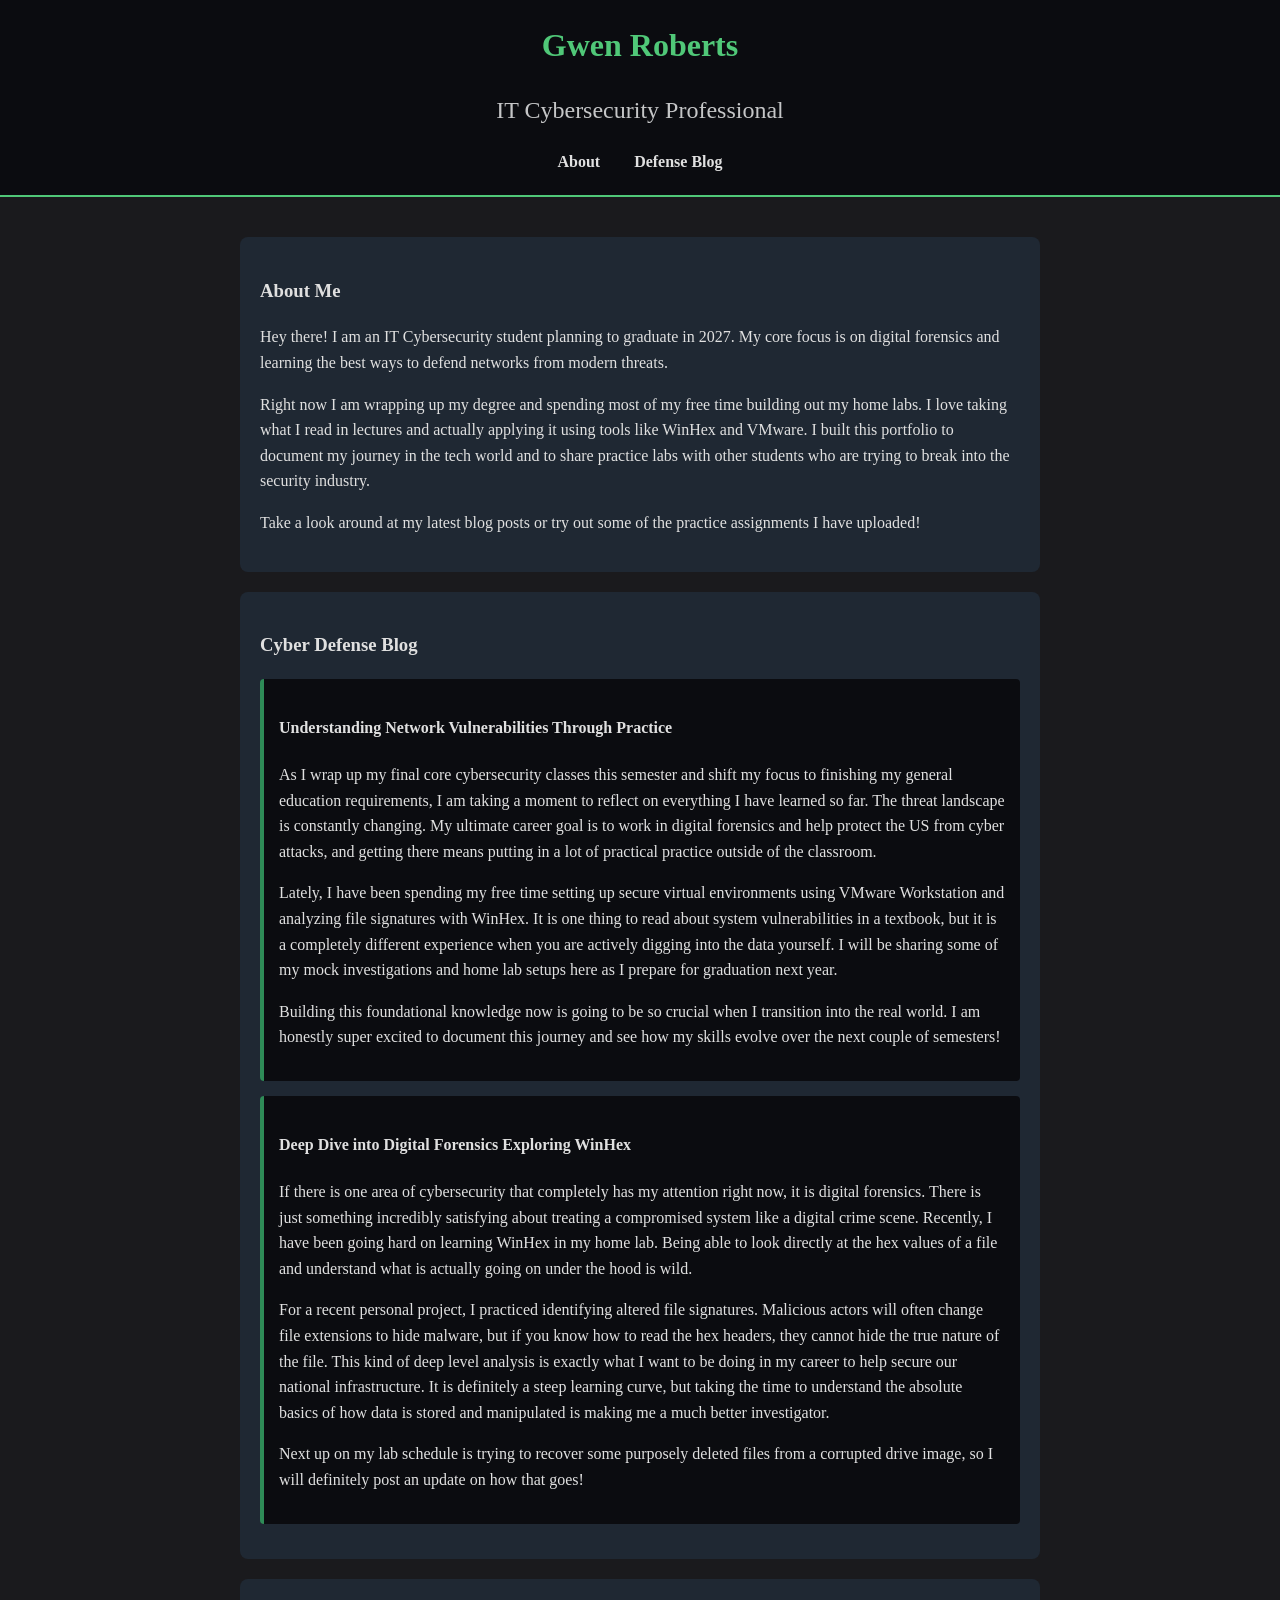
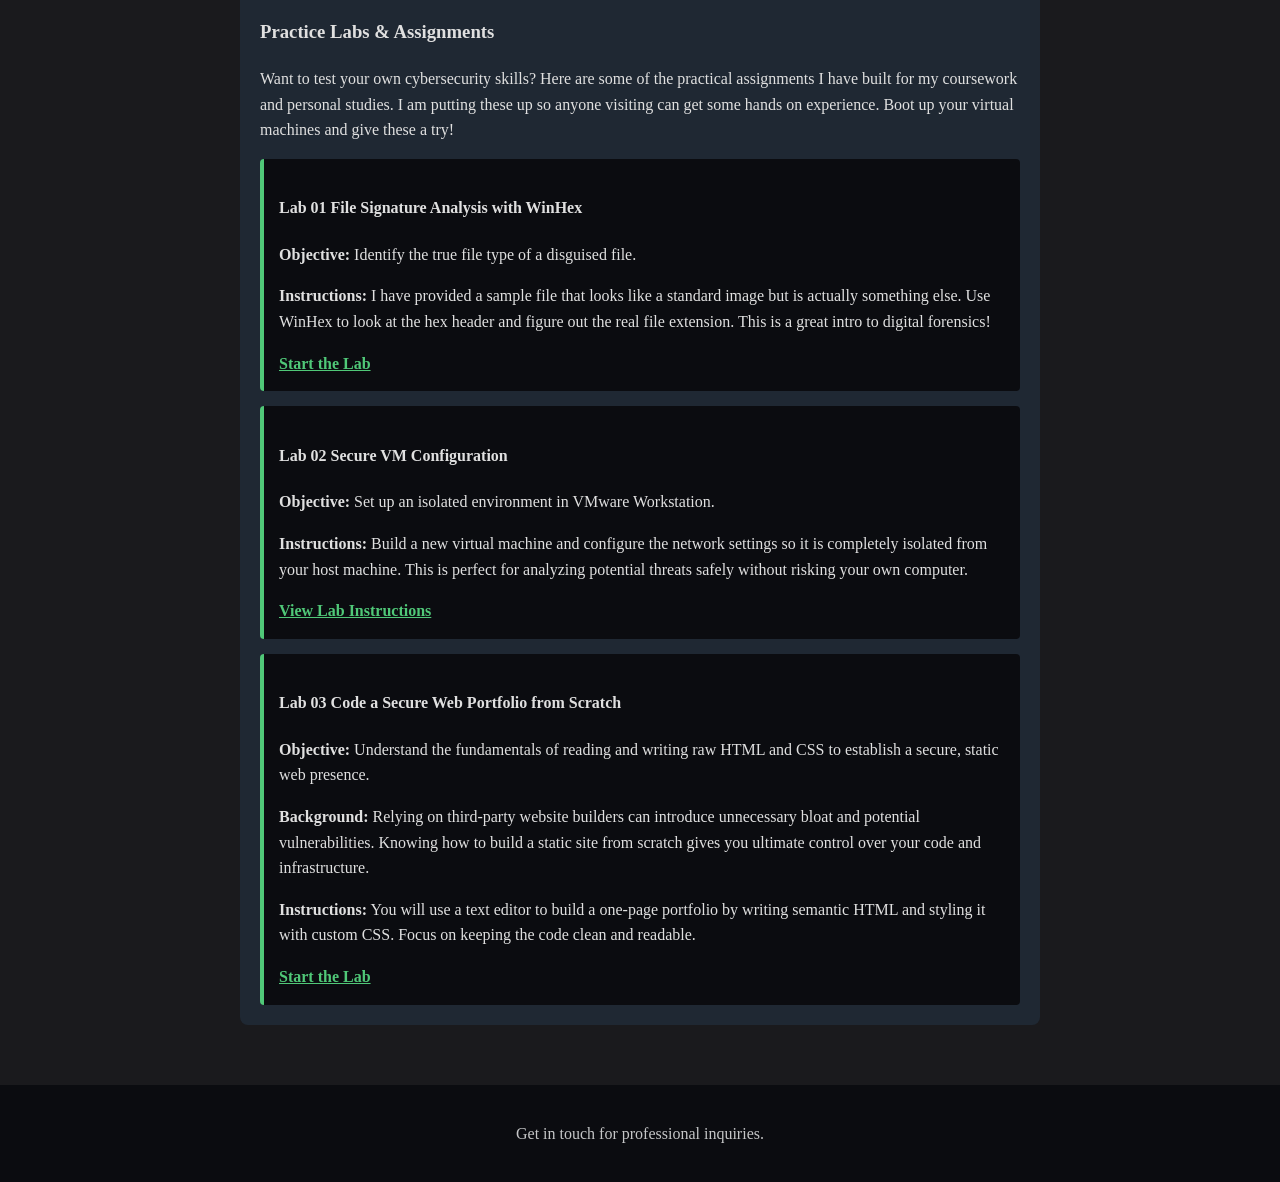
==== index.html @ 9d450125 "Add files via upload Initial portfolio upload" ====
<html>
<head>
  <title>Gwen Roberts | Cybersecurity Portfolio</title>
  <style>
    body {
      background-color: #1a1a1d;
      color: #e0e0e0;
      font-family: 'Segoe UI', Tahoma, Geneva, Verdana, sans serif;
      margin: 0;
      padding: 0;
      line-height: 1.6;
    }

    .mainHeader {
      background-color: #0b0c10;
      padding: 20px;
      text-align: center;
      border-bottom: 2px solid #50c878;
    }

    .mainHeader h1 {
      color: #50c878;
      margin: 0;
    }

    .mainHeader h2 {
      color: #c5c6c7;
      font-weight: 300;
    }

    .navMenu a {
      color: #e0e0e0;
      text-decoration: none;
      margin: 0 15px;
      font-weight: bold;
    }

    .navMenu a:hover {
      color: #2e8b57;
    }

    main {
      padding: 40px 20px;
      max-width: 800px;
      margin: auto;
    }

    .aboutSection, .blogSection, .homeworkSection {
      background-color: #1f2833;
      padding: 20px;
      margin-bottom: 20px;
      border-radius: 8px;
    }

    .post {
      background-color: #0b0c10;
      padding: 15px;
      border-left: 4px solid #2e8b57;
      border-radius: 4px;
      margin-bottom: 15px;
    }

    .assignmentCard {
      background-color: #0b0c10;
      padding: 15px;
      margin-top: 15px;
      border-left: 4px solid #50c878;
      border-radius: 4px;
    }

    .assignmentCard a {
      color: #50c878;
      text-decoration: underline;
      font-weight: bold;
    }

    .siteFooter {
      text-align: center;
      padding: 20px;
      background-color: #0b0c10;
      color: #c5c6c7;
    }
  </style>
</head>
<body>
  <header class="mainHeader">
    <h1>Gwen Roberts</h1>
    <h2>IT Cybersecurity Professional</h2>
    <nav class="navMenu">
      <a href="#about">About</a>
      <a href="#blog">Defense Blog</a>
    </nav>
  </header>

  <main>
    <section id="about" class="aboutSection">
      <h3>About Me</h3>
      <p>Hey there! I am an IT Cybersecurity student planning to graduate in 2027. My core focus is on digital forensics and learning the best ways to defend networks from modern threats.</p>
      <p>Right now I am wrapping up my degree and spending most of my free time building out my home labs. I love taking what I read in lectures and actually applying it using tools like WinHex and VMware. I built this portfolio to document my journey in the tech world and to share practice labs with other students who are trying to break into the security industry.</p>
      <p>Take a look around at my latest blog posts or try out some of the practice assignments I have uploaded!</p>
    </section>

    <section id="blog" class="blogSection">
      <h3>Cyber Defense Blog</h3>
      <article class="post">
        <h4>Understanding Network Vulnerabilities Through Practice</h4>
        <p>As I wrap up my final core cybersecurity classes this semester and shift my focus to finishing my general education requirements, I am taking a moment to reflect on everything I have learned so far. The threat landscape is constantly changing. My ultimate career goal is to work in digital forensics and help protect the US from cyber attacks, and getting there means putting in a lot of practical practice outside of the classroom.</p>
        <p>Lately, I have been spending my free time setting up secure virtual environments using VMware Workstation and analyzing file signatures with WinHex. It is one thing to read about system vulnerabilities in a textbook, but it is a completely different experience when you are actively digging into the data yourself. I will be sharing some of my mock investigations and home lab setups here as I prepare for graduation next year.</p>
        <p>Building this foundational knowledge now is going to be so crucial when I transition into the real world. I am honestly super excited to document this journey and see how my skills evolve over the next couple of semesters!</p>
      </article>

      <article class="post">
        <h4>Deep Dive into Digital Forensics Exploring WinHex</h4>
        <p>If there is one area of cybersecurity that completely has my attention right now, it is digital forensics. There is just something incredibly satisfying about treating a compromised system like a digital crime scene. Recently, I have been going hard on learning WinHex in my home lab. Being able to look directly at the hex values of a file and understand what is actually going on under the hood is wild.</p>
        <p>For a recent personal project, I practiced identifying altered file signatures. Malicious actors will often change file extensions to hide malware, but if you know how to read the hex headers, they cannot hide the true nature of the file. This kind of deep level analysis is exactly what I want to be doing in my career to help secure our national infrastructure. It is definitely a steep learning curve, but taking the time to understand the absolute basics of how data is stored and manipulated is making me a much better investigator.</p>
        <p>Next up on my lab schedule is trying to recover some purposely deleted files from a corrupted drive image, so I will definitely post an update on how that goes!</p>
      </article>
    </section>

    <section id="practiceLabs" class="homeworkSection">
      <h3>Practice Labs & Assignments</h3>
      <p>Want to test your own cybersecurity skills? Here are some of the practical assignments I have built for my coursework and personal studies. I am putting these up so anyone visiting can get some hands on experience. Boot up your virtual machines and give these a try!</p>

      <div class="assignmentCard">
        <h4>Lab 01 File Signature Analysis with WinHex</h4>
        <p><strong>Objective:</strong> Identify the true file type of a disguised file.</p>
        <p><strong>Instructions:</strong> I have provided a sample file that looks like a standard image but is actually something else. Use WinHex to look at the hex header and figure out the real file extension. This is a great intro to digital forensics!</p>
        <a href="lab01.html">Start the Lab</a>
      </div>

      <div class="assignmentCard">
        <h4>Lab 02 Secure VM Configuration</h4>
        <p><strong>Objective:</strong> Set up an isolated environment in VMware Workstation.</p>
        <p><strong>Instructions:</strong> Build a new virtual machine and configure the network settings so it is completely isolated from your host machine. This is perfect for analyzing potential threats safely without risking your own computer.</p>
        <a href="lab02.html">View Lab Instructions</a>
      </div>

      <div class="assignmentCard">
        <h4>Lab 03 Code a Secure Web Portfolio from Scratch</h4>
        <p><strong>Objective:</strong> Understand the fundamentals of reading and writing raw HTML and CSS to establish a secure, static web presence.</p>
        <p><strong>Background:</strong> Relying on third-party website builders can introduce unnecessary bloat and potential vulnerabilities. Knowing how to build a static site from scratch gives you ultimate control over your code and infrastructure.</p>
        <p><strong>Instructions:</strong> You will use a text editor to build a one-page portfolio by writing semantic HTML and styling it with custom CSS. Focus on keeping the code clean and readable.</p>
        <a href="lab03.html">Start the Lab</a>
      </div>
    </section>
  </main>

  <footer class="siteFooter">
    <p>Get in touch for professional inquiries.</p>
  </footer>
</body>
</html>
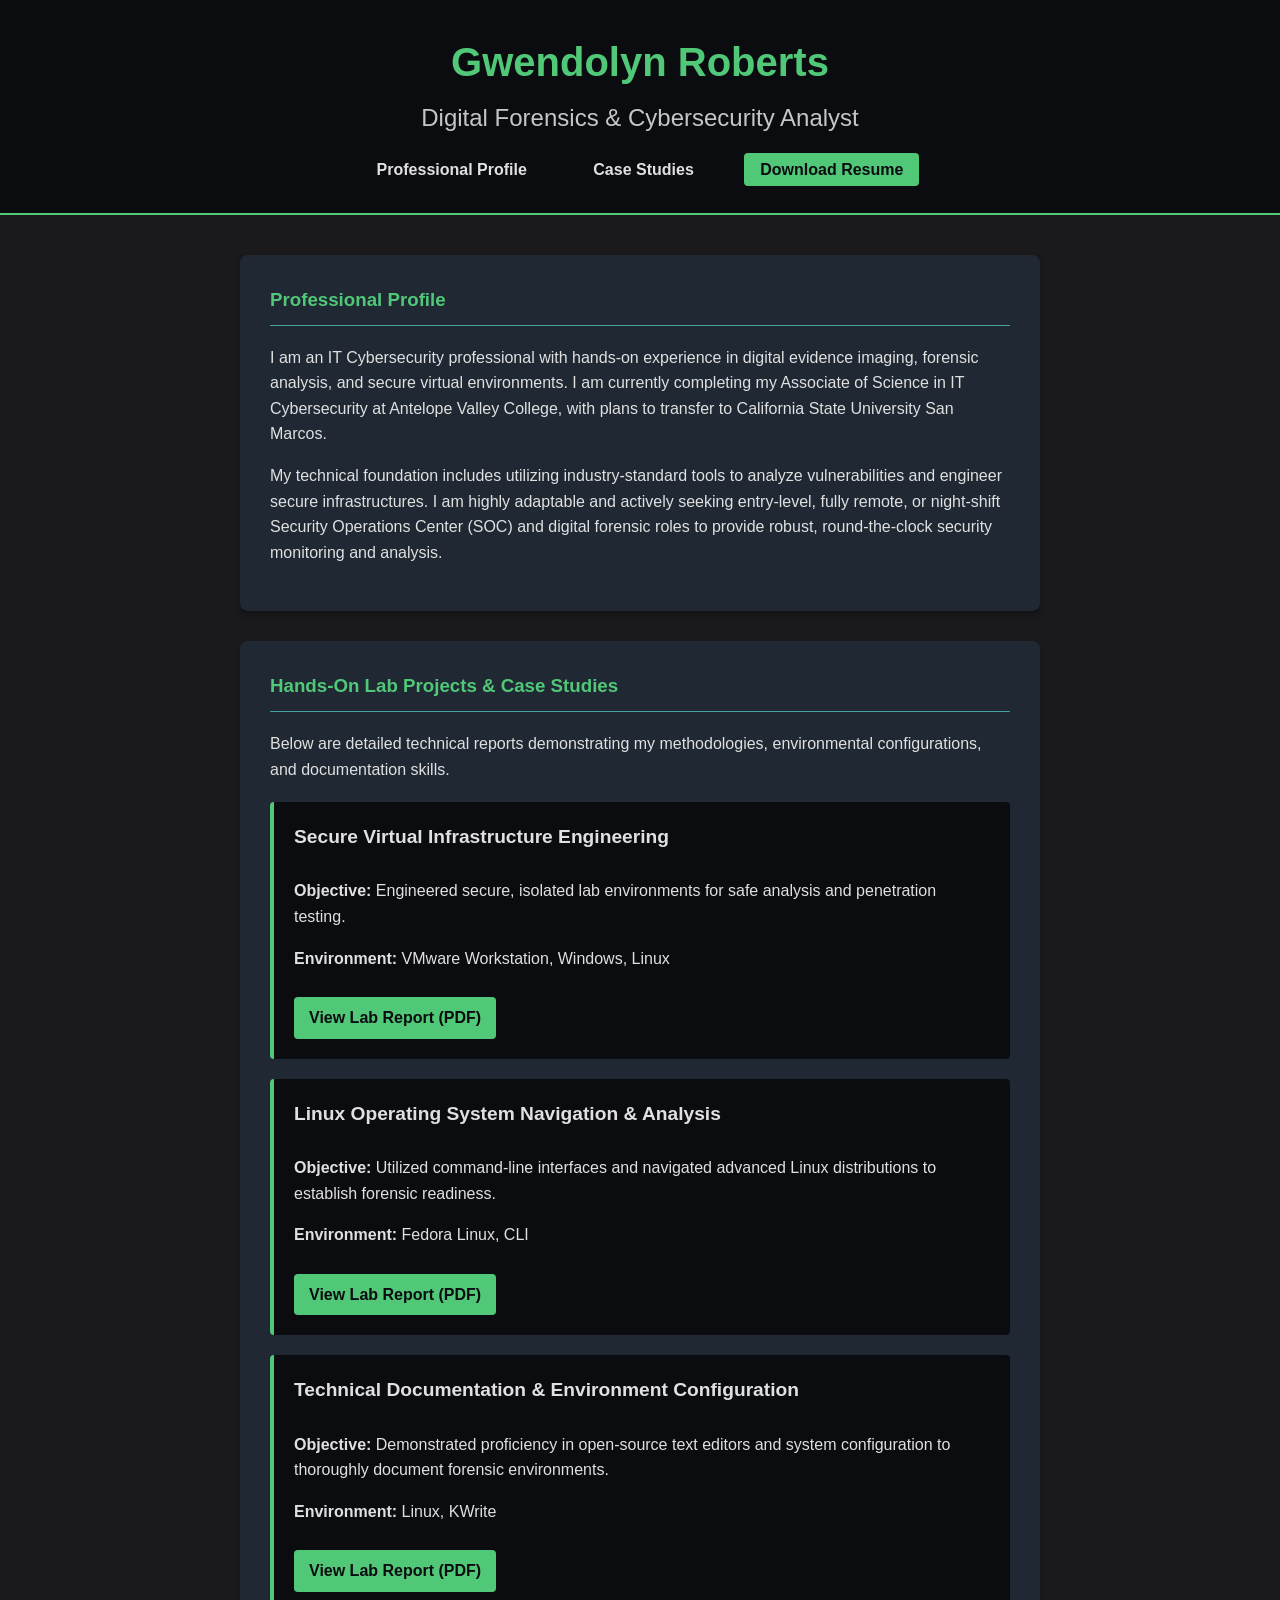
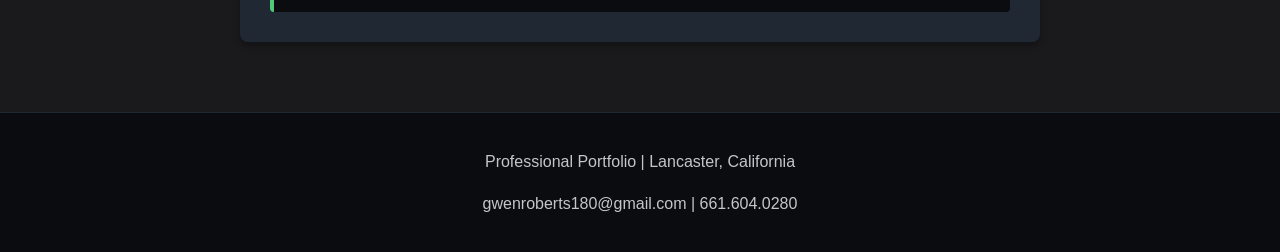
==== commit 93e94945: "Add files via upload" ====
--- a/index.html
+++ b/index.html
@@ -1,11 +1,11 @@
 <html>
 <head>
-  <title>Gwen Roberts | Cybersecurity Portfolio</title>
+  <title>Gwendolyn Roberts | Cybersecurity Portfolio</title>
   <style>
     body {
       background-color: #1a1a1d;
       color: #e0e0e0;
-      font-family: 'Segoe UI', Tahoma, Geneva, Verdana, sans serif;
+      font-family: 'Segoe UI', Tahoma, Geneva, Verdana, sans-serif;
       margin: 0;
       padding: 0;
       line-height: 1.6;
@@ -13,7 +13,7 @@
 
     .mainHeader {
       background-color: #0b0c10;
-      padding: 20px;
+      padding: 30px 20px;
       text-align: center;
       border-bottom: 2px solid #50c878;
     }
@@ -21,11 +21,17 @@
     .mainHeader h1 {
       color: #50c878;
       margin: 0;
+      font-size: 2.5em;
     }
 
     .mainHeader h2 {
       color: #c5c6c7;
       font-weight: 300;
+      margin-top: 5px;
+    }
+
+    .navMenu {
+      margin-top: 15px;
     }
 
     .navMenu a {
@@ -33,10 +39,24 @@
       text-decoration: none;
       margin: 0 15px;
       font-weight: bold;
+      padding: 8px 16px;
+      border-radius: 4px;
+      transition: background-color 0.3s;
     }
 
     .navMenu a:hover {
-      color: #2e8b57;
+      background-color: #1f2833;
+      color: #50c878;
+    }
+
+    .navMenu a.resumeBtn {
+      background-color: #50c878;
+      color: #0b0c10;
+    }
+
+    .navMenu a.resumeBtn:hover {
+      background-color: #2e8b57;
+      color: #ffffff;
     }
 
     main {
@@ -45,33 +65,50 @@
       margin: auto;
     }
 
-    .aboutSection, .blogSection, .homeworkSection {
+    .aboutSection, .portfolioSection {
       background-color: #1f2833;
-      padding: 20px;
-      margin-bottom: 20px;
+      padding: 30px;
+      margin-bottom: 30px;
       border-radius: 8px;
+      box-shadow: 0 4px 6px rgba(0, 0, 0, 0.3);
     }
 
-    .post {
-      background-color: #0b0c10;
-      padding: 15px;
-      border-left: 4px solid #2e8b57;
-      border-radius: 4px;
-      margin-bottom: 15px;
+    h3 {
+      color: #50c878;
+      border-bottom: 1px solid #45a29e;
+      padding-bottom: 10px;
+      margin-top: 0;
     }
 
     .assignmentCard {
       background-color: #0b0c10;
-      padding: 15px;
-      margin-top: 15px;
+      padding: 20px;
+      margin-top: 20px;
       border-left: 4px solid #50c878;
       border-radius: 4px;
     }
 
+    .assignmentCard h4 {
+      margin-top: 0;
+      color: #e0e0e0;
+      font-size: 1.2em;
+    }
+
     .assignmentCard a {
-      color: #50c878;
-      text-decoration: underline;
+      display: inline-block;
+      margin-top: 10px;
+      color: #0b0c10;
+      background-color: #50c878;
+      padding: 8px 15px;
+      text-decoration: none;
       font-weight: bold;
+      border-radius: 4px;
+      transition: background-color 0.3s;
+    }
+
+    .assignmentCard a:hover {
+      background-color: #2e8b57;
+      color: #ffffff;
     }
 
     .siteFooter {
@@ -79,74 +116,58 @@
       padding: 20px;
       background-color: #0b0c10;
       color: #c5c6c7;
+      border-top: 1px solid #1f2833;
     }
   </style>
 </head>
 <body>
   <header class="mainHeader">
-    <h1>Gwen Roberts</h1>
-    <h2>IT Cybersecurity Professional</h2>
+    <h1>Gwendolyn Roberts</h1>
+    <h2>Digital Forensics & Cybersecurity Analyst</h2>
     <nav class="navMenu">
-      <a href="#about">About</a>
-      <a href="#blog">Defense Blog</a>
+      <a href="#about">Professional Profile</a>
+      <a href="#portfolio">Case Studies</a>
+      <a href="docs/Gwendolyn_Resume.pdf" target="_blank" class="resumeBtn">Download Resume</a>
     </nav>
   </header>
 
   <main>
     <section id="about" class="aboutSection">
-      <h3>About Me</h3>
-      <p>Hey there! I am an IT Cybersecurity student planning to graduate in 2027. My core focus is on digital forensics and learning the best ways to defend networks from modern threats.</p>
-      <p>Right now I am wrapping up my degree and spending most of my free time building out my home labs. I love taking what I read in lectures and actually applying it using tools like WinHex and VMware. I built this portfolio to document my journey in the tech world and to share practice labs with other students who are trying to break into the security industry.</p>
-      <p>Take a look around at my latest blog posts or try out some of the practice assignments I have uploaded!</p>
+      <h3>Professional Profile</h3>
+      <p>I am an IT Cybersecurity professional with hands-on experience in digital evidence imaging, forensic analysis, and secure virtual environments. I am currently completing my Associate of Science in IT Cybersecurity at Antelope Valley College, with plans to transfer to California State University San Marcos.</p>
+      <p>My technical foundation includes utilizing industry-standard tools to analyze vulnerabilities and engineer secure infrastructures. I am highly adaptable and actively seeking entry-level, fully remote, or night-shift Security Operations Center (SOC) and digital forensic roles to provide robust, round-the-clock security monitoring and analysis.</p>
     </section>
 
-    <section id="blog" class="blogSection">
-      <h3>Cyber Defense Blog</h3>
-      <article class="post">
-        <h4>Understanding Network Vulnerabilities Through Practice</h4>
-        <p>As I wrap up my final core cybersecurity classes this semester and shift my focus to finishing my general education requirements, I am taking a moment to reflect on everything I have learned so far. The threat landscape is constantly changing. My ultimate career goal is to work in digital forensics and help protect the US from cyber attacks, and getting there means putting in a lot of practical practice outside of the classroom.</p>
-        <p>Lately, I have been spending my free time setting up secure virtual environments using VMware Workstation and analyzing file signatures with WinHex. It is one thing to read about system vulnerabilities in a textbook, but it is a completely different experience when you are actively digging into the data yourself. I will be sharing some of my mock investigations and home lab setups here as I prepare for graduation next year.</p>
-        <p>Building this foundational knowledge now is going to be so crucial when I transition into the real world. I am honestly super excited to document this journey and see how my skills evolve over the next couple of semesters!</p>
-      </article>
-
-      <article class="post">
-        <h4>Deep Dive into Digital Forensics Exploring WinHex</h4>
-        <p>If there is one area of cybersecurity that completely has my attention right now, it is digital forensics. There is just something incredibly satisfying about treating a compromised system like a digital crime scene. Recently, I have been going hard on learning WinHex in my home lab. Being able to look directly at the hex values of a file and understand what is actually going on under the hood is wild.</p>
-        <p>For a recent personal project, I practiced identifying altered file signatures. Malicious actors will often change file extensions to hide malware, but if you know how to read the hex headers, they cannot hide the true nature of the file. This kind of deep level analysis is exactly what I want to be doing in my career to help secure our national infrastructure. It is definitely a steep learning curve, but taking the time to understand the absolute basics of how data is stored and manipulated is making me a much better investigator.</p>
-        <p>Next up on my lab schedule is trying to recover some purposely deleted files from a corrupted drive image, so I will definitely post an update on how that goes!</p>
-      </article>
-    </section>
-
-    <section id="practiceLabs" class="homeworkSection">
-      <h3>Practice Labs & Assignments</h3>
-      <p>Want to test your own cybersecurity skills? Here are some of the practical assignments I have built for my coursework and personal studies. I am putting these up so anyone visiting can get some hands on experience. Boot up your virtual machines and give these a try!</p>
+    <section id="portfolio" class="portfolioSection">
+      <h3>Hands-On Lab Projects & Case Studies</h3>
+      <p>Below are detailed technical reports demonstrating my methodologies, environmental configurations, and documentation skills.</p>
 
       <div class="assignmentCard">
-        <h4>Lab 01 File Signature Analysis with WinHex</h4>
-        <p><strong>Objective:</strong> Identify the true file type of a disguised file.</p>
-        <p><strong>Instructions:</strong> I have provided a sample file that looks like a standard image but is actually something else. Use WinHex to look at the hex header and figure out the real file extension. This is a great intro to digital forensics!</p>
-        <a href="lab01.html">Start the Lab</a>
+        <h4>Secure Virtual Infrastructure Engineering</h4>
+        <p><strong>Objective:</strong> Engineered secure, isolated lab environments for safe analysis and penetration testing.</p>
+        <p><strong>Environment:</strong> VMware Workstation, Windows, Linux</p>
+        <a href="docs/Creating_a_Virtual_Machine.pdf" target="_blank">View Lab Report (PDF)</a>
       </div>
 
       <div class="assignmentCard">
-        <h4>Lab 02 Secure VM Configuration</h4>
-        <p><strong>Objective:</strong> Set up an isolated environment in VMware Workstation.</p>
-        <p><strong>Instructions:</strong> Build a new virtual machine and configure the network settings so it is completely isolated from your host machine. This is perfect for analyzing potential threats safely without risking your own computer.</p>
-        <a href="lab02.html">View Lab Instructions</a>
+        <h4>Linux Operating System Navigation & Analysis</h4>
+        <p><strong>Objective:</strong> Utilized command-line interfaces and navigated advanced Linux distributions to establish forensic readiness.</p>
+        <p><strong>Environment:</strong> Fedora Linux, CLI</p>
+        <a href="docs/Exploring_the_Fedora_Linux_Interface.pdf" target="_blank">View Lab Report (PDF)</a>
       </div>
 
       <div class="assignmentCard">
-        <h4>Lab 03 Code a Secure Web Portfolio from Scratch</h4>
-        <p><strong>Objective:</strong> Understand the fundamentals of reading and writing raw HTML and CSS to establish a secure, static web presence.</p>
-        <p><strong>Background:</strong> Relying on third-party website builders can introduce unnecessary bloat and potential vulnerabilities. Knowing how to build a static site from scratch gives you ultimate control over your code and infrastructure.</p>
-        <p><strong>Instructions:</strong> You will use a text editor to build a one-page portfolio by writing semantic HTML and styling it with custom CSS. Focus on keeping the code clean and readable.</p>
-        <a href="lab03.html">Start the Lab</a>
+        <h4>Technical Documentation & Environment Configuration</h4>
+        <p><strong>Objective:</strong> Demonstrated proficiency in open-source text editors and system configuration to thoroughly document forensic environments.</p>
+        <p><strong>Environment:</strong> Linux, KWrite</p>
+        <a href="docs/KWrite_Text_Editor.pdf" target="_blank">View Lab Report (PDF)</a>
       </div>
     </section>
   </main>
 
   <footer class="siteFooter">
-    <p>Get in touch for professional inquiries.</p>
+    <p>Professional Portfolio | Lancaster, California</p>
+    <p>gwenroberts180@gmail.com | 661.604.0280</p>
   </footer>
 </body>
 </html>
